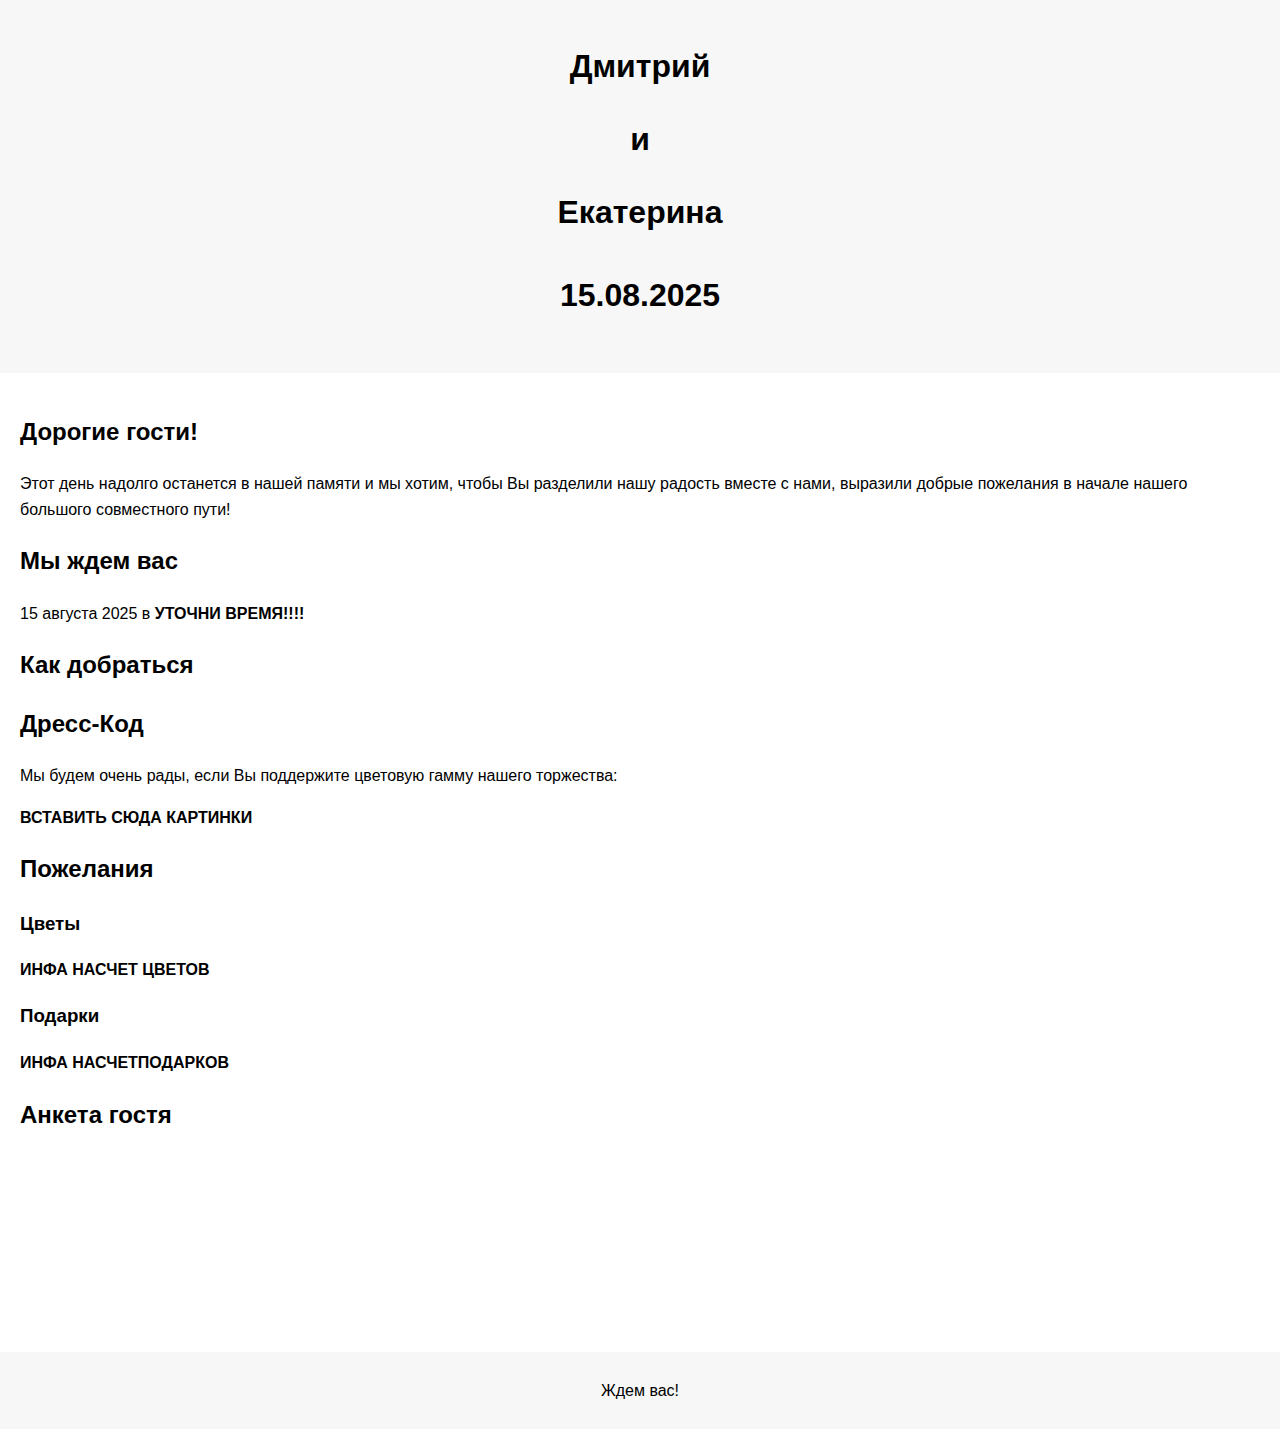
==== index.html @ a72644e0 "Init commit" ====
<!DOCTYPE html>
<html lang="ru">
    <head>
        <meta charset="UTF-8">
        <meta name="viewport" content="width=device-width, initial-scale=1.0">
        <title>Приглашение</title>
        <link rel="stylesheet" href="styles.css">
    </head>
    
    <body>
        <header>
            <h1>Дмитрий<h1>
            <h1>и<h1>
            <h1>Екатерина<h1>
            <p>15.08.2025</p>
        </header>

        <main>
            <section id="greetings">
                <h2>Дорогие гости!</h2>
                <p>Этот день надолго останется в нашей памяти и мы хотим, чтобы Вы разделили нашу радость вместе с нами, выразили добрые пожелания в начале нашего большого совместного пути!</p>
            </section>
            <section id="event-details">
                <h2>Мы ждем вас</h2>
                <p> 15 августа 2025 в <strong>УТОЧНИ ВРЕМЯ!!!!</strong></p>
            </section>

            <section id="map">
                <h2>Как добраться</h2>
                <!-- Вставьте Google Map или картинку -->
            </section>

            <section id="dress-code">
                <h2>Дресс-Код</h2>
                <p>Мы будем очень рады, если Вы поддержите цветовую гамму нашего торжества:</p>
                <p><strong>ВСТАВИТЬ СЮДА КАРТИНКИ</strong></p>
            </section>
            
            <section id="wishlist">
                <h2>Пожелания</h2>
                <h3>Цветы</h3>
                <p><strong>ИНФА НАСЧЕТ ЦВЕТОВ</strong></p>
                <h3>Подарки</h3>
                <p><strong>ИНФА НАСЧЕТПОДАРКОВ</strong></p>
            </section>
            
            <section id="rsvp">
                <h2>Анкета гостя</h2>
                <script src="https://forms.yandex.ru/_static/embed.js"></script>
                <iframe src="https://forms.yandex.ru/u/67bc7bede010dbe3f9b11ac8/?iframe=1" frameborder="0" name="ya-form-67bc7bede010dbe3f9b11ac8" width="650"></iframe>
            </section>
        </main>

        <footer>
            <p>Ждем вас!</p>
        </footer>
    </body>
</html>
---- styles.css ----
body {
    font-family: Arial, sans-serif;
    line-height: 1.6;
    margin: 0;
    padding: 0;
}

header {
    background-color: #f7f7f7;
    padding: 20px;
    text-align: center;
}

main {
    padding: 20px;
}

section {
    margin-bottom: 20px;
}

form {
    display: flex;
    flex-direction: column;
}

label {
    margin-bottom: 5px;
}

input {
    margin-bottom: 10px;
    padding: 8px;
    border-radius: 4px;
    border: 1px solid #ccc;
}

button {
    padding: 10px;
    background-color: #007BFF;
    color: white;
    border: none;
    border-radius: 4px;
    cursor: pointer;
}

button:hover {
    background-color: #0056b3;
}

footer {
    background-color: #f7f7f7;
    text-align: center;
    padding: 10px;
}
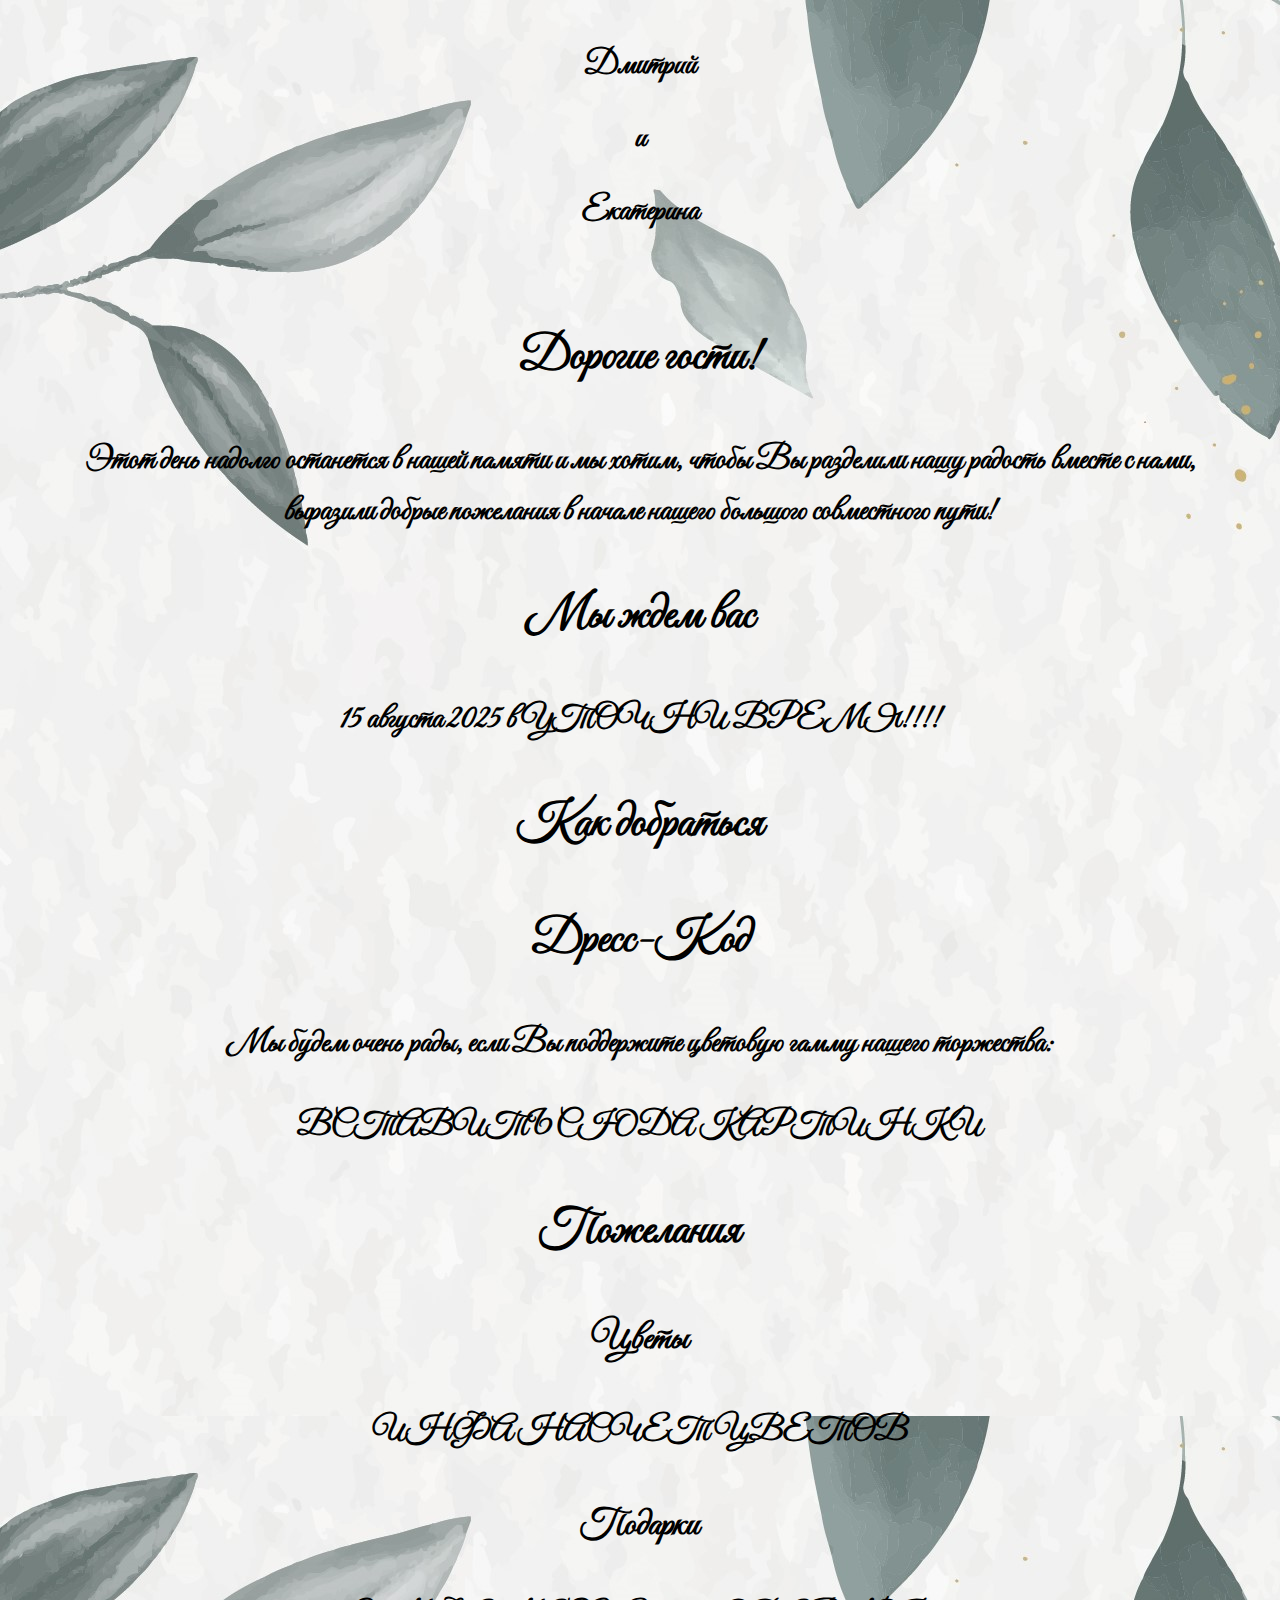
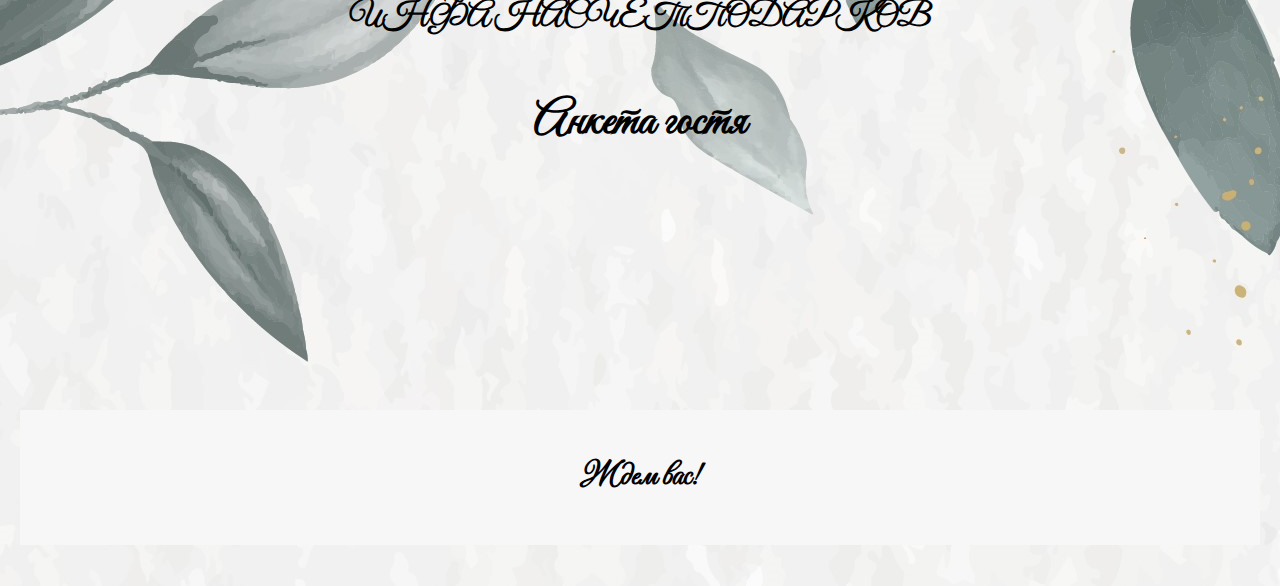
==== commit c06adbc3: "WIP" ====
--- a/index.html
+++ b/index.html
@@ -12,8 +12,6 @@
             <h1>Дмитрий<h1>
             <h1>и<h1>
             <h1>Екатерина<h1>
-            <p>15.08.2025</p>
-        </header>
 
         <main>
             <section id="greetings">
--- a/styles.css
+++ b/styles.css
@@ -6,17 +6,19 @@
 }
 
 header {
-    background-color: #f7f7f7;
+    background-image: url("/img/header.jpg");
     padding: 20px;
     text-align: center;
 }
 
 main {
     padding: 20px;
+    text-align: center;
 }
 
 section {
     margin-bottom: 20px;
+    text-align: center;
 }
 
 form {
@@ -28,6 +30,14 @@
     margin-bottom: 5px;
 }
 
+h1{
+    font-family: "GreatVibes-Regular";
+}
+
+h2{
+    font-family: "GreatVibes-Regular";
+}
+
 input {
     margin-bottom: 10px;
     padding: 8px;
@@ -37,7 +47,7 @@
 
 button {
     padding: 10px;
-    background-color: #007BFF;
+    background-color: #26324d;
     color: white;
     border: none;
     border-radius: 4px;
@@ -45,7 +55,7 @@
 }
 
 button:hover {
-    background-color: #0056b3;
+    background-color: #497099;
 }
 
 footer {
@@ -53,3 +63,14 @@
     text-align: center;
     padding: 10px;
 }
+
+@font-face {
+    font-family: "GreatVibes-Regular";
+    src: url("/fonts/GreatVibes-Regular.ttf")format("truetype");
+    font-weight: normal;
+
+}
+@font-face {
+    font-family: "GreatVibes-Regular";
+    src: url();
+}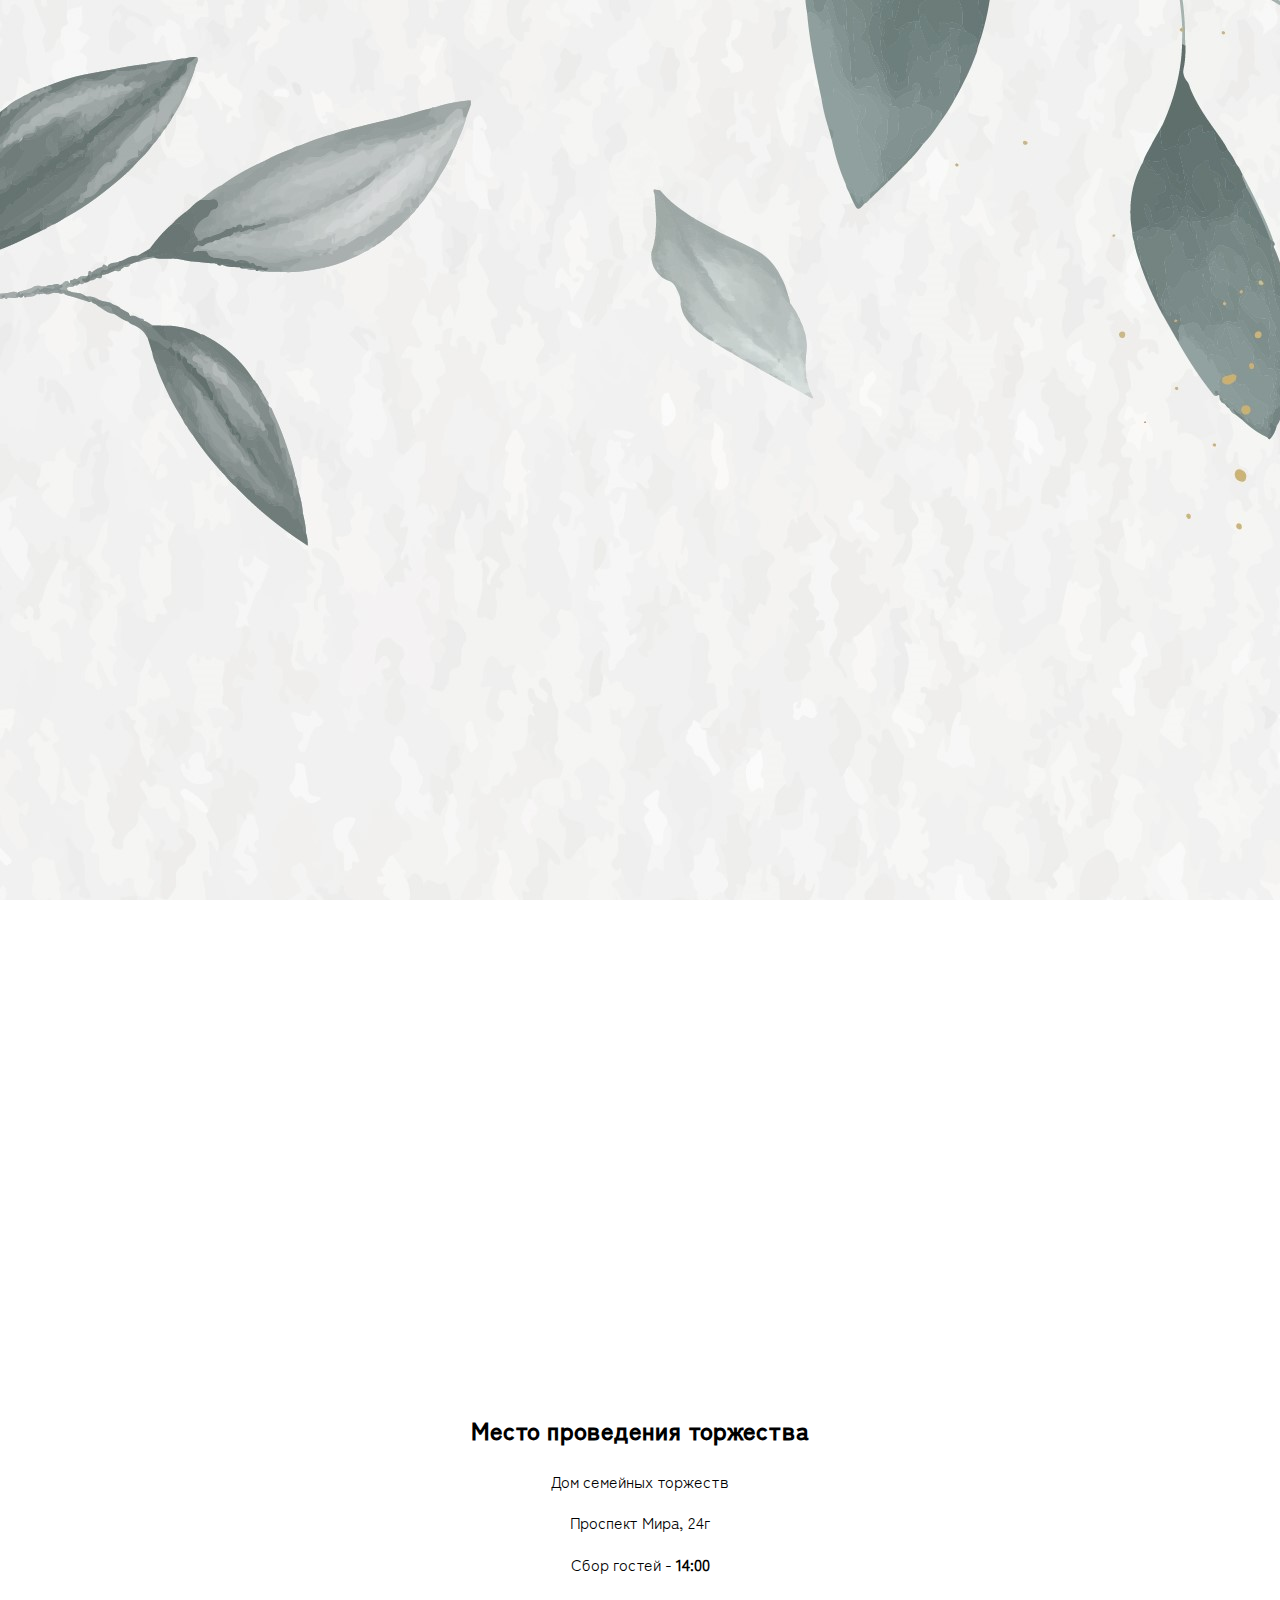
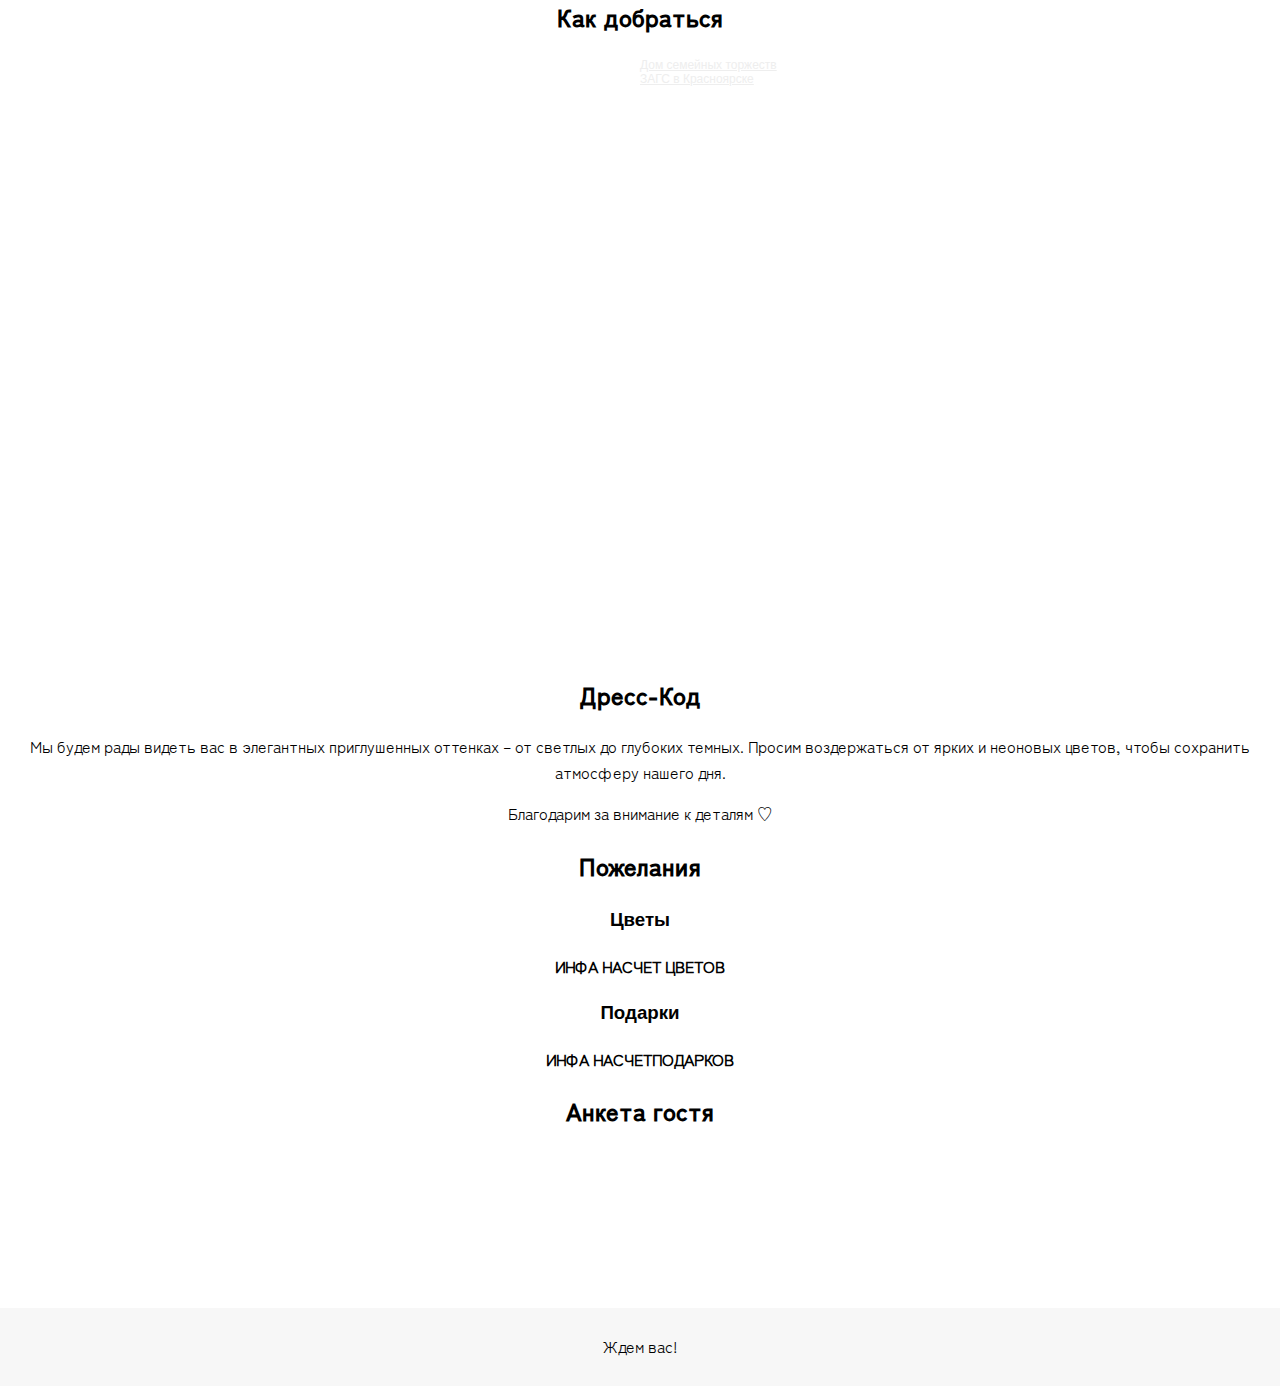
==== commit d27eadf1: "Реализует следующие решения: - часть анимаций появления отдельных частей секций; - шрифты для основн" ====
--- a/index.html
+++ b/index.html
@@ -1,56 +1,158 @@
 <!DOCTYPE html>
 <html lang="ru">
-    <head>
-        <meta charset="UTF-8">
-        <meta name="viewport" content="width=device-width, initial-scale=1.0">
-        <title>Приглашение</title>
-        <link rel="stylesheet" href="styles.css">
-    </head>
-    
-    <body>
-        <header>
-            <h1>Дмитрий<h1>
-            <h1>и<h1>
-            <h1>Екатерина<h1>
 
-        <main>
-            <section id="greetings">
-                <h2>Дорогие гости!</h2>
-                <p>Этот день надолго останется в нашей памяти и мы хотим, чтобы Вы разделили нашу радость вместе с нами, выразили добрые пожелания в начале нашего большого совместного пути!</p>
-            </section>
-            <section id="event-details">
-                <h2>Мы ждем вас</h2>
-                <p> 15 августа 2025 в <strong>УТОЧНИ ВРЕМЯ!!!!</strong></p>
-            </section>
+<head>
+    <meta charset="UTF-8">
+    <meta name="viewport" content="width=device-width, initial-scale=1.0">
+    <title>Приглашение</title>
+    <link rel="stylesheet" href="styles.css">
+    <link href="https://fonts.googleapis.com/icon?family=Material+Icons" rel="stylesheet">
+</head>
 
-            <section id="map">
-                <h2>Как добраться</h2>
-                <!-- Вставьте Google Map или картинку -->
-            </section>
+<body>
+    <div class="background background-hidden" id="background">
+        <h1 class="header-text header-text-hidden" id="headerText">
+            Дмитрий<br>
+            и<br>
+            Екатерина<br>
+        </h1>
 
-            <section id="dress-code">
-                <h2>Дресс-Код</h2>
-                <p>Мы будем очень рады, если Вы поддержите цветовую гамму нашего торжества:</p>
-                <p><strong>ВСТАВИТЬ СЮДА КАРТИНКИ</strong></p>
-            </section>
-            
-            <section id="wishlist">
-                <h2>Пожелания</h2>
-                <h3>Цветы</h3>
-                <p><strong>ИНФА НАСЧЕТ ЦВЕТОВ</strong></p>
-                <h3>Подарки</h3>
-                <p><strong>ИНФА НАСЧЕТПОДАРКОВ</strong></p>
-            </section>
-            
-            <section id="rsvp">
-                <h2>Анкета гостя</h2>
-                <script src="https://forms.yandex.ru/_static/embed.js"></script>
-                <iframe src="https://forms.yandex.ru/u/67bc7bede010dbe3f9b11ac8/?iframe=1" frameborder="0" name="ya-form-67bc7bede010dbe3f9b11ac8" width="650"></iframe>
-            </section>
-        </main>
+        <h2 class="header-date header-date-hidden" id="headerDate">
+            15.08.2025
+            </h1>
+    </div>
 
-        <footer>
-            <p>Ждем вас!</p>
-        </footer>
-    </body>
-</html>
+    <main>
+        <section id="greetings">
+            <h2 class="section-style section-style-hidden" id="greetingsHeader">Дорогие гости!</h2>
+            <p class="section-style section-style-hidden" id="greetingsBody">Этот день надолго останется в нашей памяти
+                и мы хотим, чтобы Вы разделили нашу радость вместе с нами,
+                выразили добрые пожелания в начале нашего большого совместного пути!</p>
+        </section>
+
+        <section id="event-details">
+            <h2 class="section-style section-style-hidden" id="eventDetailsHeader">Мы ждем вас</h2>
+            <p class="section-style section-style-hidden" id="eventDetailsBody">15 августа 2025 в 14:00</p>
+
+            <table class="table-calendar table-calendar-hidden" id="calendar">
+                <tr>
+                    <td class="table-header" colspan="7">Август</td>
+                </tr>
+
+                <tr>
+                    <th>пн</th>
+                    <th>вт</th>
+                    <th>ср</th>
+                    <th>чт</th>
+                    <th>пт</th>
+                    <th>сб</th>
+                    <th>вс</th>
+                </tr>
+
+                <tr>
+                    <td> </td>
+                    <td> </td>
+                    <td> </td>
+                    <td> </td>
+                    <td>1</td>
+                    <td>2</td>
+                    <td>3</td>
+                </tr>
+
+                <tr>
+                    <td>4</td>
+                    <td>5</td>
+                    <td>6</td>
+                    <td>7</td>
+                    <td>8</td>
+                    <td>9</td>
+                    <td>10</td>
+                </tr>
+
+                <tr>
+                    <td>11</td>
+                    <td>12</td>
+                    <td>13</td>
+                    <td>14</td>
+                    <td class="icon-event">15</td>
+                    <td>16</td>
+                    <td>17</td>
+                </tr>
+
+                <tr>
+                    <td>18</td>
+                    <td>19</td>
+                    <td>20</td>
+                    <td>21</td>
+                    <td>22</td>
+                    <td>23</td>
+                    <td>24</td>
+                </tr>
+
+                <tr>
+                    <td class="td-footer">25</td>
+                    <td class="td-footer">26</td>
+                    <td class="td-footer">27</td>
+                    <td class="td-footer">28</td>
+                    <td class="td-footer">29</td>
+                    <td class="td-footer">30</td>
+                    <td class="td-footer">31</td>
+                </tr>
+            </table>
+        </section>
+
+        <section id="map">
+            <h2>Место проведения торжества</h2>
+            <p>Дом семейных торжеств</p>
+            <p>Проспект Мира, 24г</p>
+            <p>Сбор гостей - <b> 14:00 </b> </p>
+            <h2>Как добраться</h2>
+            <div style="position:relative;overflow:hidden;">
+                <a href="https://yandex.ru/maps/org/dom_semeynykh_torzhestv/1161580885/?utm_medium=mapframe&utm_source=maps"
+                    style="color:#eee;font-size:12px;position:absolute;top:0px;">
+                    Дом семейных торжеств
+                </a>
+                <a href="https://yandex.ru/maps/62/krasnoyarsk/category/registery_office/184107242/?utm_medium=mapframe&utm_source=maps"
+                    style="color:#eee;font-size:12px;position:absolute;top:14px;">
+                    ЗАГС в Красноярске
+                </a>
+                <iframe
+                    src="https://yandex.ru/map-widget/v1/?ll=92.884648%2C56.012659&mode=search&oid=1161580885&ol=biz&z=16.98"
+                    width="100%" height="600" frameborder="0" allowfullscreen="true"
+                    style="pointer-events:none; display: block;">
+                </iframe>
+            </div>
+        </section>
+
+        <section id="dress-code">
+            <h2>Дресс-Код</h2>
+            <p>Мы будем рады видеть вас в элегантных приглушенных оттенках – от светлых до глубоких темных. Просим
+                воздержаться от ярких и неоновых цветов, чтобы сохранить атмосферу нашего дня.</p>
+            <p>Благодарим за внимание к деталям ♡</p>
+        </section>
+
+        <section id="wishlist">
+            <h2>Пожелания</h2>
+            <h3>Цветы</h3>
+            <p><strong>ИНФА НАСЧЕТ ЦВЕТОВ</strong></p>
+            <h3>Подарки</h3>
+            <p><strong>ИНФА НАСЧЕТПОДАРКОВ</strong></p>
+        </section>
+
+        <section id="rsvp">
+            <h2>Анкета гостя</h2>
+            <script src="https://forms.yandex.ru/_static/embed.js"></script>
+            <iframe src="https://forms.yandex.ru/u/67bc7bede010dbe3f9b11ac8/?iframe=1"
+                frameborder="0"
+                name="ya-form-67bc7bede010dbe3f9b11ac8" 
+                width="100%">
+            </iframe>
+        </section>
+    </main>
+
+    <footer>
+        <p>Ждем вас!</p>
+    </footer>
+    <script src="animation.js"></script>
+</body>
+</html>--- a/styles.css
+++ b/styles.css
@@ -3,39 +3,153 @@
     line-height: 1.6;
     margin: 0;
     padding: 0;
-}
-
-header {
+    width: 100%;
+    height: 200vh;
+}
+
+.background {
     background-image: url("/img/header.jpg");
-    padding: 20px;
-    text-align: center;
+    transition: opacity 300ms ease-in;
+    width: 100%;
+    height: 100vh;
+    z-index: 999;
+    opacity: 1;
+    justify-content: center;
+    align-items: center;
+}
+
+.background-hidden {
+    opacity: 0;
+}
+
+.header-text {
+    font-size: 50px;
+    font-weight: 100;
+    text-align: center;
+    transition: opacity 300ms ease-in;
+    z-index: 1000;
+    justify-content: center;
+    height: 90%;
+    display: flex;
+    align-items: center;
+    opacity: 1;
+    margin: 0;
+}
+
+.header-text-hidden {
+    opacity: 0;
+    transform: translateY(-100%);
+}
+
+.header-date {
+    font-family: "ZenKakuGothicNew-Light";
+    font-size: 20px;
+    font-weight: 100;
+    text-align: center;
+    transition: opacity 300ms ease-in;
+    z-index: 1000;
+    height: 10%;
+    justify-content: center;
+    display: flex;
+    align-items: center;
+    opacity: 1;
+    margin: 0;
+}
+
+.header-date-hidden {
+    opacity: 0;
+    transform: translateY(-100%);
+}
+
+.section-style {
+    margin-bottom: 20px;
+    text-align: center;
+    transition: opacity 300ms ease-in;
+    opacity: 1;
+}
+
+.section-style-hidden {
+    opacity: 0;
+    transform: translateY(-100%);
+}
+
+.table-calendar {
+    width: 312px;
+    justify-self: center;
+    align-items: center;
+    border-collapse: collapse;
+    background-color: rgb(237, 244, 255);
+    border-radius: 12px;
+    padding-left: 20px;
+    padding-right: 20px;
+    transition: opacity 300ms ease-in;
+    opacity: 1;
+}
+
+.table-calendar-hidden {
+    opacity: 0;
+    transform: translateY(-100%);
+}
+
+.icon-event::before {
+    content: "favorite_border";
+    font-family: 'Material Icons';
+    position: absolute;
+    font-size: 40px;
+    font-style: normal;
+    position: absolute;
+    top: 50%;
+    left: 50%;
+    transform: translate(-50%, -48%);
+    color: rgb(13, 90, 172);
+    pointer-events: none;
+}
+
+.table-header {
+    width: 100%;
+    text-align: center;
+    font-family: "ZenKakuGothicNew-Medium";
+    padding-top: 8px;
+}
+
+.td-footer {
+    padding-bottom: 8px;
+}
+
+th {
+    font-family: "ZenKakuGothicNew-Regular";
+}
+
+td {
+    font-family: "ZenKakuGothicNew-Regular";
+    padding: 4px;
+    position: relative;
+    overflow: hidden;
+}
+
+section {
+    padding-left: 20px;
+    padding-right: 20px;
 }
 
 main {
-    padding: 20px;
-    text-align: center;
-}
-
-section {
-    margin-bottom: 20px;
-    text-align: center;
-}
-
-form {
-    display: flex;
-    flex-direction: column;
+    text-align: center;
 }
 
 label {
-    margin-bottom: 5px;
-}
-
-h1{
+    margin-bottom: 4px;
+}
+
+h1 {
     font-family: "GreatVibes-Regular";
 }
 
-h2{
-    font-family: "GreatVibes-Regular";
+h2 {
+    font-family: "ZenKakuGothicNew-Medium";
+}
+
+p {
+    font-family: "ZenKakuGothicNew-Regular";
 }
 
 input {
@@ -70,7 +184,19 @@
     font-weight: normal;
 
 }
-@font-face {
-    font-family: "GreatVibes-Regular";
-    src: url();
+
+@font-face {
+    font-family: "ZenKakuGothicNew-Light";
+    src: url("/fonts/ZenKakuGothicNew-Light.ttf") format("truetype");
+    font-weight: lighter;
+}
+
+@font-face {
+    font-family: "ZenKakuGothicNew-Regular";
+    src: url("/fonts/ZenKakuGothicNew-Regular.ttf") format("truetype");
+}
+
+@font-face {
+    font-family: "ZenKakuGothicNew-Medium";
+    src: url("/fonts/ZenKakuGothicNew-Medium.ttf") format("truetype");
 }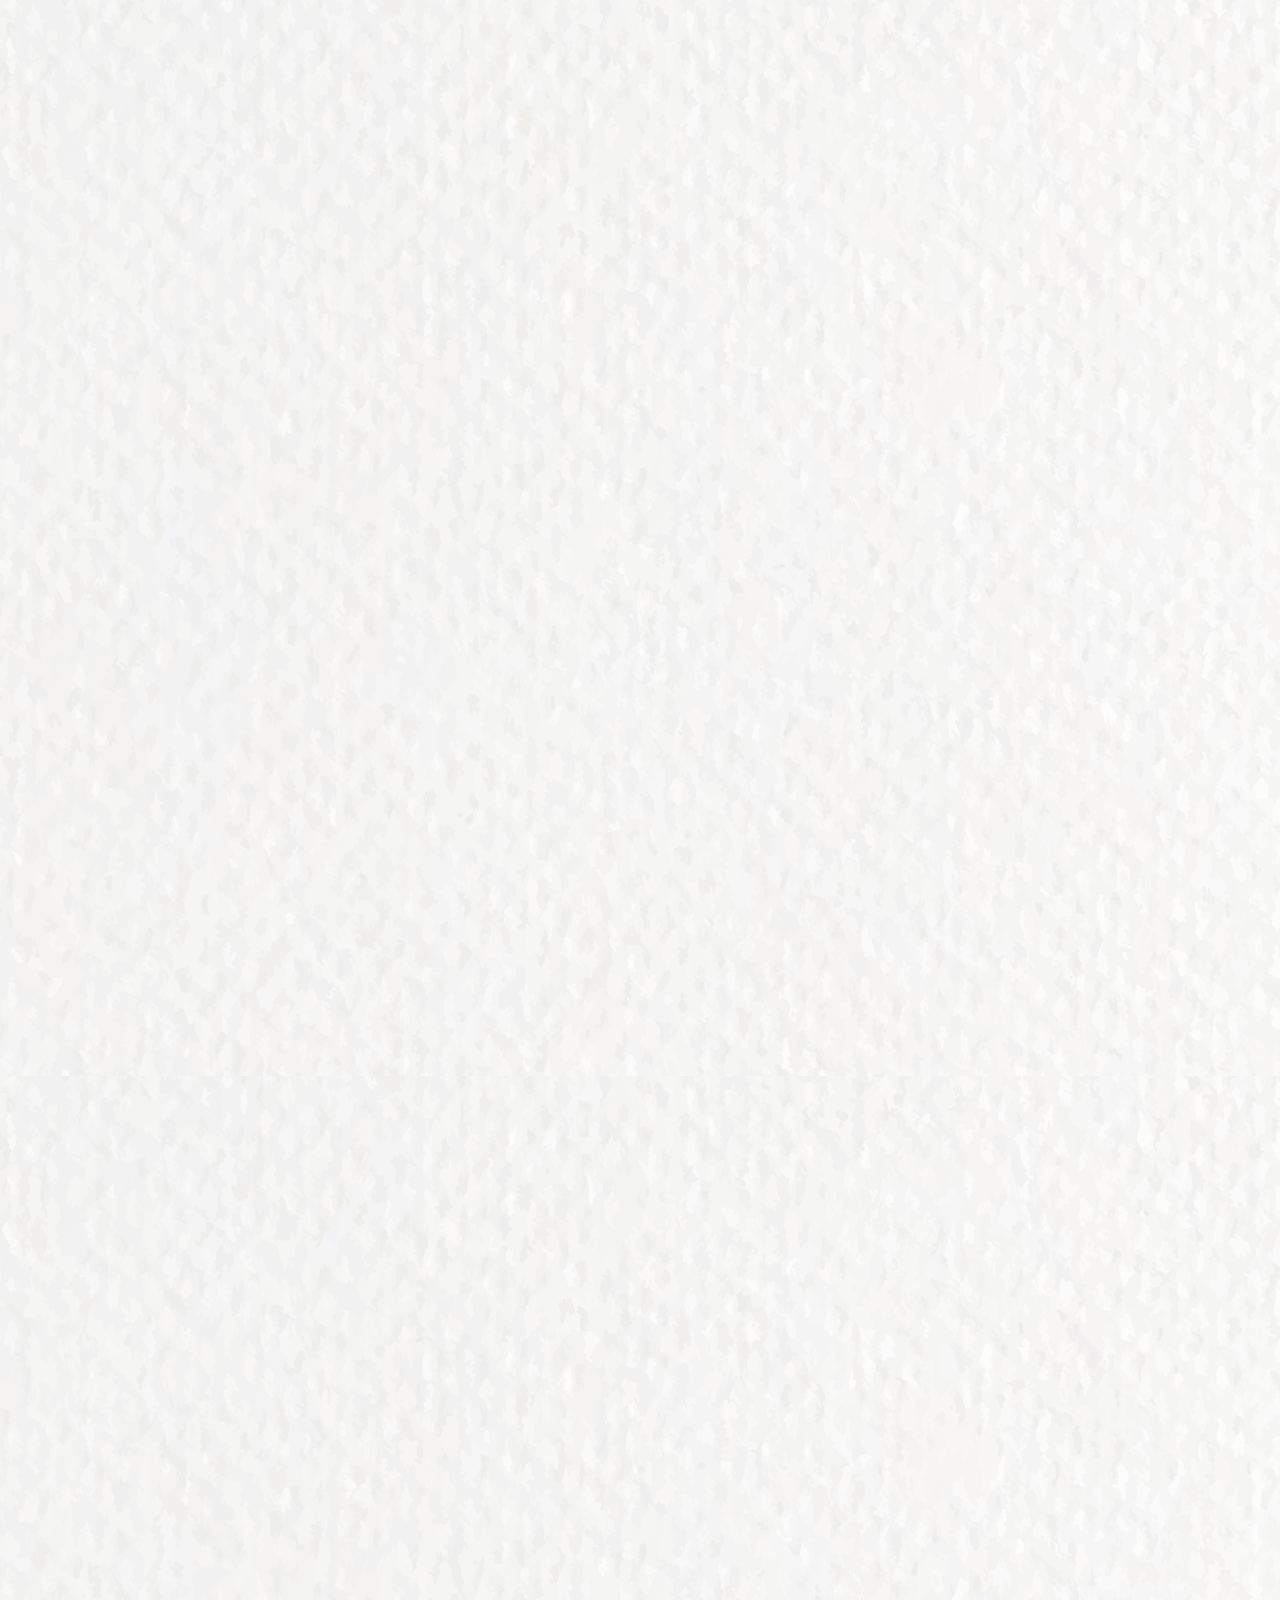
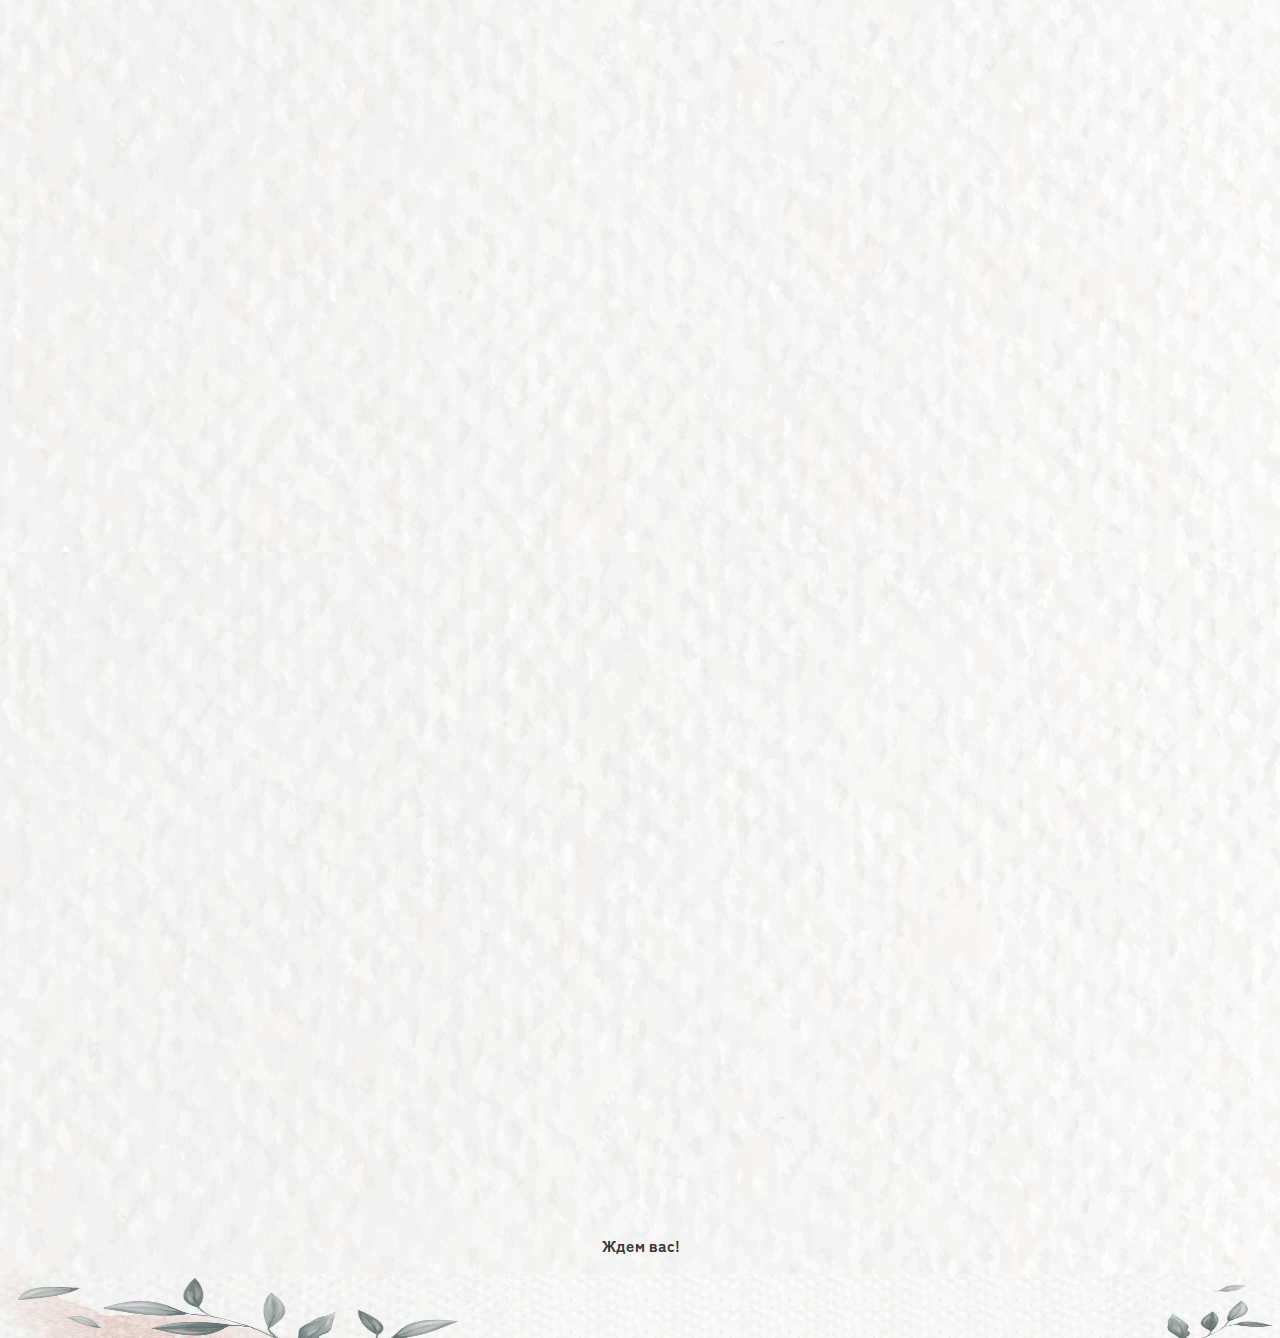
==== commit 62356df8: "Следующие изменения:" ====
--- a/index.html
+++ b/index.html
@@ -11,30 +11,31 @@
 
 <body>
     <div class="background background-hidden" id="background">
-        <h1 class="header-text header-text-hidden" id="headerText">
+        <h1 class="header-text hidden" id="headerText">
             Дмитрий<br>
             и<br>
             Екатерина<br>
         </h1>
 
-        <h2 class="header-date header-date-hidden" id="headerDate">
+        <h2 class="header-date hidden" id="headerDate">
             15.08.2025
             </h1>
     </div>
 
     <main>
         <section id="greetings">
-            <h2 class="section-style section-style-hidden" id="greetingsHeader">Дорогие гости!</h2>
-            <p class="section-style section-style-hidden" id="greetingsBody">Этот день надолго останется в нашей памяти
-                и мы хотим, чтобы Вы разделили нашу радость вместе с нами,
-                выразили добрые пожелания в начале нашего большого совместного пути!</p>
+            <h2 class="section-style hidden" id="greetingsHeader">Дорогие гости!</h2>
+            <p class="section-style hidden" id="greetingsBody">Для нас это не просто день – это начало
+                нового, счастливого этапа нашей жизни. Мы с радостью приглашаем вас стать частью этого важного момента,
+                наполненного любовью, светом и искренними пожеланиями. Будем счастливы, если вы разделите с нами этот
+                день, ведь именно близкие люди делают его по-настоящему особенным!</p>
         </section>
 
         <section id="event-details">
-            <h2 class="section-style section-style-hidden" id="eventDetailsHeader">Мы ждем вас</h2>
-            <p class="section-style section-style-hidden" id="eventDetailsBody">15 августа 2025 в 14:00</p>
+            <h2 class="section-style hidden" id="eventDetailsHeader">Мы ждем вас</h2>
+            <p class="section-style hidden" id="eventDetailsBody">15 августа 2025 в 14:00</p>
 
-            <table class="table-calendar table-calendar-hidden" id="calendar">
+            <table class="table-calendar hidden" id="calendar">
                 <tr>
                     <td class="table-header" colspan="7">Август</td>
                 </tr>
@@ -101,58 +102,65 @@
             </table>
         </section>
 
-        <section id="map">
-            <h2>Место проведения торжества</h2>
-            <p>Дом семейных торжеств</p>
-            <p>Проспект Мира, 24г</p>
-            <p>Сбор гостей - <b> 14:00 </b> </p>
-            <h2>Как добраться</h2>
-            <div style="position:relative;overflow:hidden;">
-                <a href="https://yandex.ru/maps/org/dom_semeynykh_torzhestv/1161580885/?utm_medium=mapframe&utm_source=maps"
-                    style="color:#eee;font-size:12px;position:absolute;top:0px;">
-                    Дом семейных торжеств
-                </a>
-                <a href="https://yandex.ru/maps/62/krasnoyarsk/category/registery_office/184107242/?utm_medium=mapframe&utm_source=maps"
-                    style="color:#eee;font-size:12px;position:absolute;top:14px;">
-                    ЗАГС в Красноярске
-                </a>
-                <iframe
-                    src="https://yandex.ru/map-widget/v1/?ll=92.884648%2C56.012659&mode=search&oid=1161580885&ol=biz&z=16.98"
-                    width="100%" height="600" frameborder="0" allowfullscreen="true"
-                    style="pointer-events:none; display: block;">
-                </iframe>
+        <section id="place">
+            <div class="section-style hidden" id="place-main-info">
+                <h2>Место проведения торжества</h2>
+                <p>Дом семейных торжеств</p>
+                <p>Проспект Мира, 24г</p>
+                <p>Сбор гостей - <b> 14:00 </b> </p>
+            </div>
+
+            <div class="section-style hidden" id="map">
+                <h2>Как добраться</h2>
+                <div style="position:relative;overflow:hidden;">
+                    <a href="https://yandex.ru/maps/org/dom_semeynykh_torzhestv/1161580885/?utm_medium=mapframe&utm_source=maps"
+                        style="color:#eee;font-size:12px;position:absolute;top:0px;">
+                        Дом семейных торжеств
+                    </a>
+                    <a href="https://yandex.ru/maps/62/krasnoyarsk/category/registery_office/184107242/?utm_medium=mapframe&utm_source=maps"
+                        style="color:#eee;font-size:12px;position:absolute;top:14px;">
+                        ЗАГС в Красноярске
+                    </a>
+                    <iframe
+                        src="https://yandex.ru/map-widget/v1/?ll=92.884648%2C56.012659&mode=search&oid=1161580885&ol=biz&z=16.98"
+                        width="100%" height="600" frameborder="0" allowfullscreen="true"
+                        style="pointer-events:none; display: block;">
+                    </iframe>
+                </div>
             </div>
         </section>
 
         <section id="dress-code">
-            <h2>Дресс-Код</h2>
-            <p>Мы будем рады видеть вас в элегантных приглушенных оттенках – от светлых до глубоких темных. Просим
+            <h2 class="section-style hidden" id="dress-code-header">Дресс-Код</h2>
+            <p class="section-style hidden" id="dress-code-body">Мы будем рады видеть вас в элегантных
+                приглушенных оттенках – от светлых до глубоких темных. Просим
                 воздержаться от ярких и неоновых цветов, чтобы сохранить атмосферу нашего дня.</p>
-            <p>Благодарим за внимание к деталям ♡</p>
+            <p class="section-style hidden" id="dress-code-footer">Благодарим за внимание к деталям ♡</p>
         </section>
 
-        <section id="wishlist">
-            <h2>Пожелания</h2>
-            <h3>Цветы</h3>
-            <p><strong>ИНФА НАСЧЕТ ЦВЕТОВ</strong></p>
-            <h3>Подарки</h3>
-            <p><strong>ИНФА НАСЧЕТПОДАРКОВ</strong></p>
+        <section id="wishes">
+            <h2 class="section-style hidden" id="wishes-header">Пожелания</h2>
+            <p class="section-style hidden" id="wishes-body">Ваше присутствие — уже лучший подарок для
+                нас! Если вы захотите порадовать нас чем-то особенным, выбирайте на свое усмотрение — мы будем рады
+                любому знаку внимания ♡</p>
         </section>
 
         <section id="rsvp">
-            <h2>Анкета гостя</h2>
+            <h2 class="section-style hidden" id="rsvp-header">Анкета гостя</h2>
             <script src="https://forms.yandex.ru/_static/embed.js"></script>
-            <iframe src="https://forms.yandex.ru/u/67bc7bede010dbe3f9b11ac8/?iframe=1"
-                frameborder="0"
-                name="ya-form-67bc7bede010dbe3f9b11ac8" 
-                width="100%">
+            <iframe class="section-style hidden" id="ya-form"
+                src="https://forms.yandex.ru/u/67bc7bede010dbe3f9b11ac8/?iframe=1" frameborder="0"
+                name="ya-form-67bc7bede010dbe3f9b11ac8" width="100%">
             </iframe>
         </section>
+
+        <div>
+            <p> <b> Ждем вас! </b> </p>
+        </div>
     </main>
 
-    <footer>
-        <p>Ждем вас!</p>
-    </footer>
+    <footer></footer>
     <script src="animation.js"></script>
 </body>
+
 </html>--- a/styles.css
+++ b/styles.css
@@ -5,10 +5,14 @@
     padding: 0;
     width: 100%;
     height: 200vh;
+    background-image: url("/img/bg.png");
+    background-size: contain;
+    background-repeat: repeat;
+    color: rgb(54, 54, 54);
 }
 
 .background {
-    background-image: url("/img/header.jpg");
+    background-image: url("/img/header.png");
     transition: opacity 300ms ease-in;
     width: 100%;
     height: 100vh;
@@ -16,6 +20,7 @@
     opacity: 1;
     justify-content: center;
     align-items: center;
+    background-size:cover;
 }
 
 .background-hidden {
@@ -36,11 +41,6 @@
     margin: 0;
 }
 
-.header-text-hidden {
-    opacity: 0;
-    transform: translateY(-100%);
-}
-
 .header-date {
     font-family: "ZenKakuGothicNew-Light";
     font-size: 20px;
@@ -56,11 +56,6 @@
     margin: 0;
 }
 
-.header-date-hidden {
-    opacity: 0;
-    transform: translateY(-100%);
-}
-
 .section-style {
     margin-bottom: 20px;
     text-align: center;
@@ -68,17 +63,12 @@
     opacity: 1;
 }
 
-.section-style-hidden {
-    opacity: 0;
-    transform: translateY(-100%);
-}
-
 .table-calendar {
     width: 312px;
     justify-self: center;
     align-items: center;
     border-collapse: collapse;
-    background-color: rgb(237, 244, 255);
+    background-color: rgb(195, 199, 200);
     border-radius: 12px;
     padding-left: 20px;
     padding-right: 20px;
@@ -86,7 +76,7 @@
     opacity: 1;
 }
 
-.table-calendar-hidden {
+.hidden {
     opacity: 0;
     transform: translateY(-100%);
 }
@@ -101,7 +91,7 @@
     top: 50%;
     left: 50%;
     transform: translate(-50%, -48%);
-    color: rgb(13, 90, 172);
+    color: rgb(100, 113, 110);
     pointer-events: none;
 }
 
@@ -152,6 +142,10 @@
     font-family: "ZenKakuGothicNew-Regular";
 }
 
+b {
+    font-family: "ZenKakuGothicNew-Bold";
+}
+
 input {
     margin-bottom: 10px;
     padding: 8px;
@@ -159,30 +153,17 @@
     border: 1px solid #ccc;
 }
 
-button {
-    padding: 10px;
-    background-color: #26324d;
-    color: white;
-    border: none;
-    border-radius: 4px;
-    cursor: pointer;
-}
-
-button:hover {
-    background-color: #497099;
-}
-
 footer {
-    background-color: #f7f7f7;
-    text-align: center;
-    padding: 10px;
+    background-image: url("/img/footer.png");
+    background-size: 100% 64px;
+    background-repeat: no-repeat;
+    padding: 32px;
 }
 
 @font-face {
     font-family: "GreatVibes-Regular";
     src: url("/fonts/GreatVibes-Regular.ttf")format("truetype");
     font-weight: normal;
-
 }
 
 @font-face {
@@ -199,4 +180,9 @@
 @font-face {
     font-family: "ZenKakuGothicNew-Medium";
     src: url("/fonts/ZenKakuGothicNew-Medium.ttf") format("truetype");
+}
+
+@font-face {
+    font-family: "ZenKakuGothicNew-Bold";
+    src: url("/fonts/ZenKakuGothicNew-Bold.ttf") format("truetype");
 }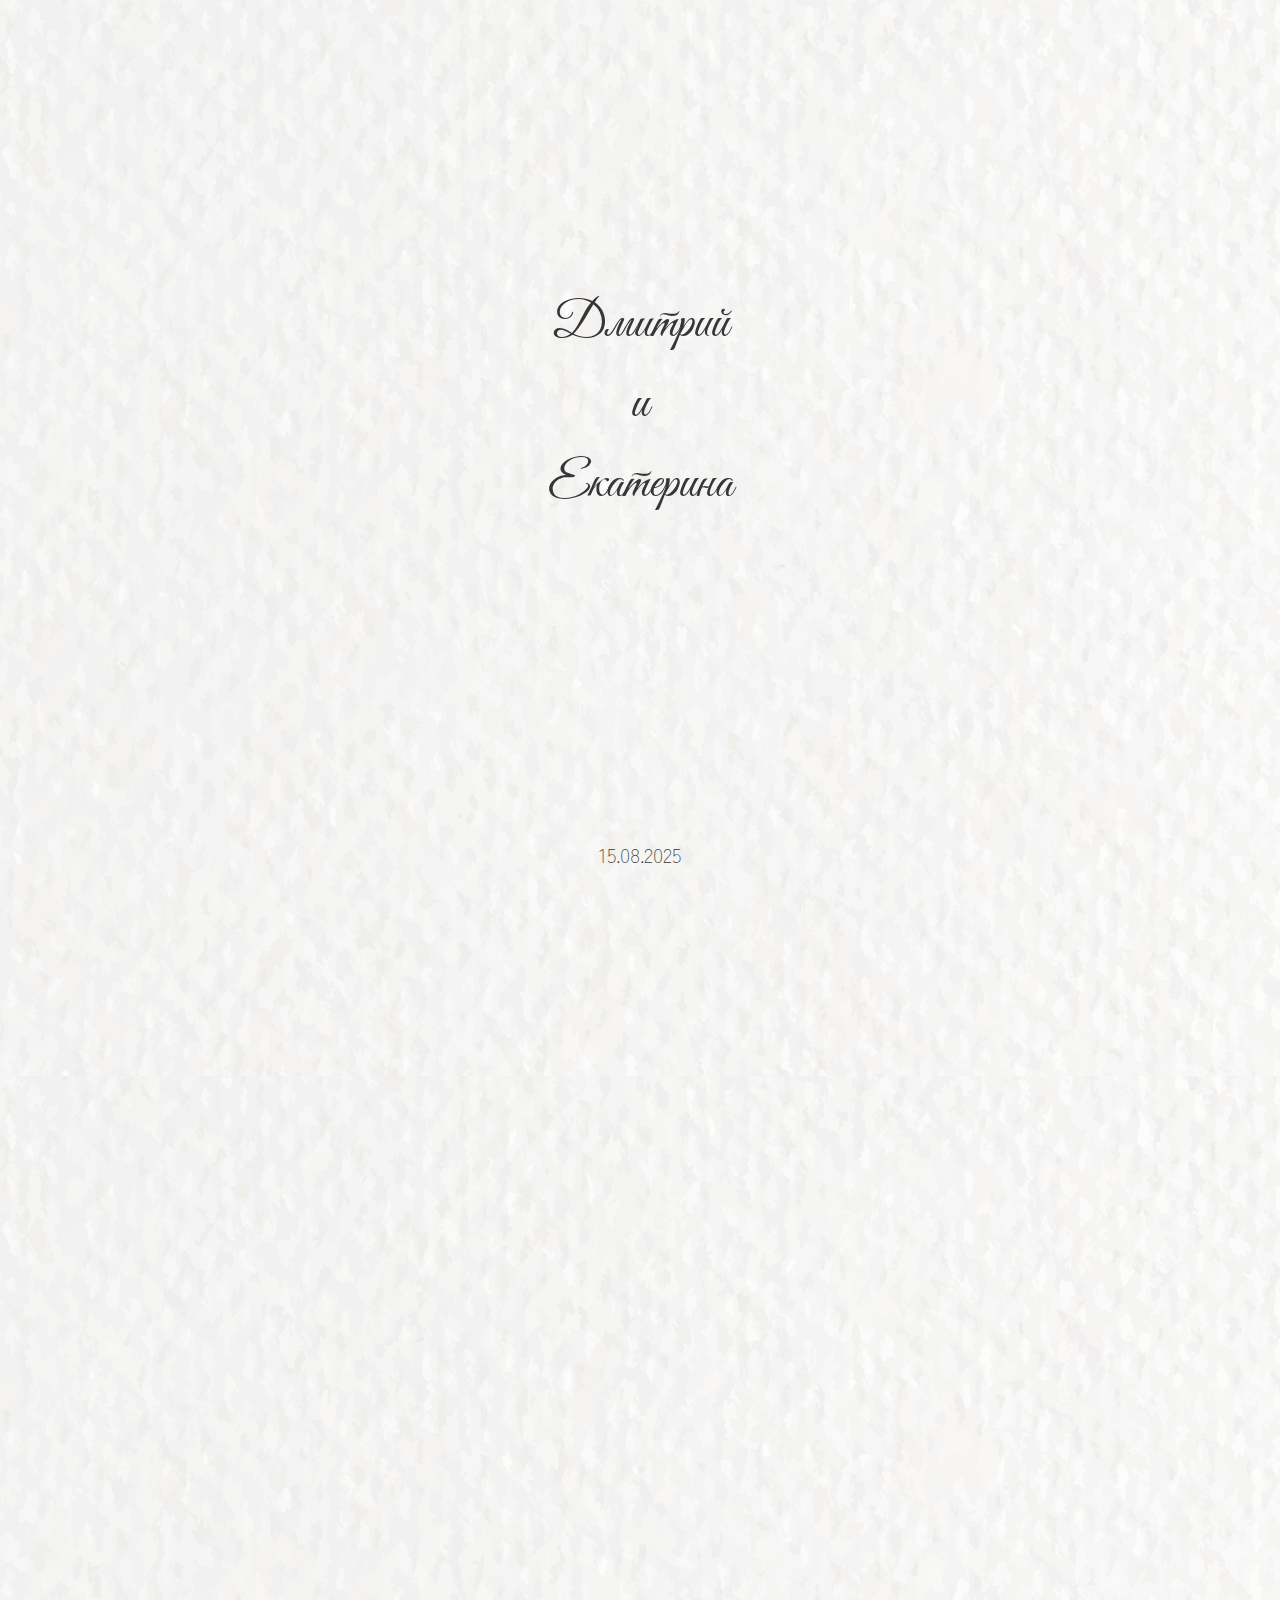
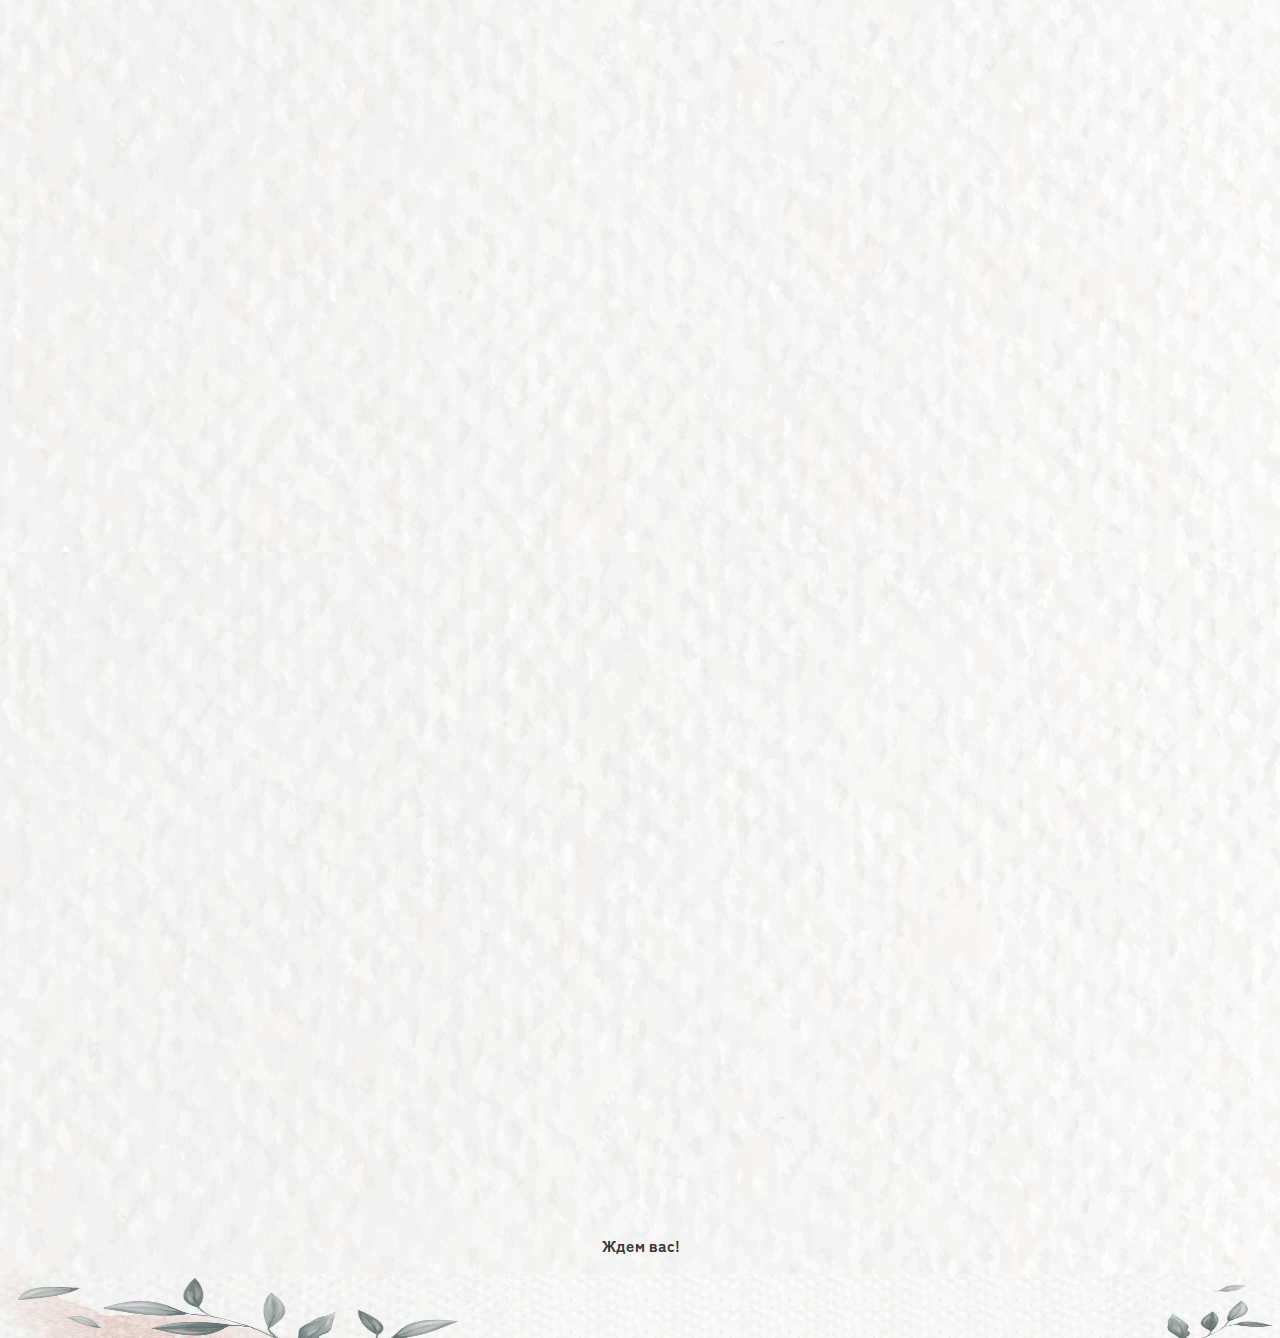
==== commit 8881d44c: "Меняет путь до файла стилей" ====
--- a/index.html
+++ b/index.html
@@ -5,7 +5,7 @@
     <meta charset="UTF-8">
     <meta name="viewport" content="width=device-width, initial-scale=1.0">
     <title>Приглашение</title>
-    <link rel="stylesheet" href="styles.css">
+    <link rel="stylesheet" href="https://kotezmorovez.github.io/WhiteInvite/styles.css">
     <link href="https://fonts.googleapis.com/icon?family=Material+Icons" rel="stylesheet">
 </head>
 
